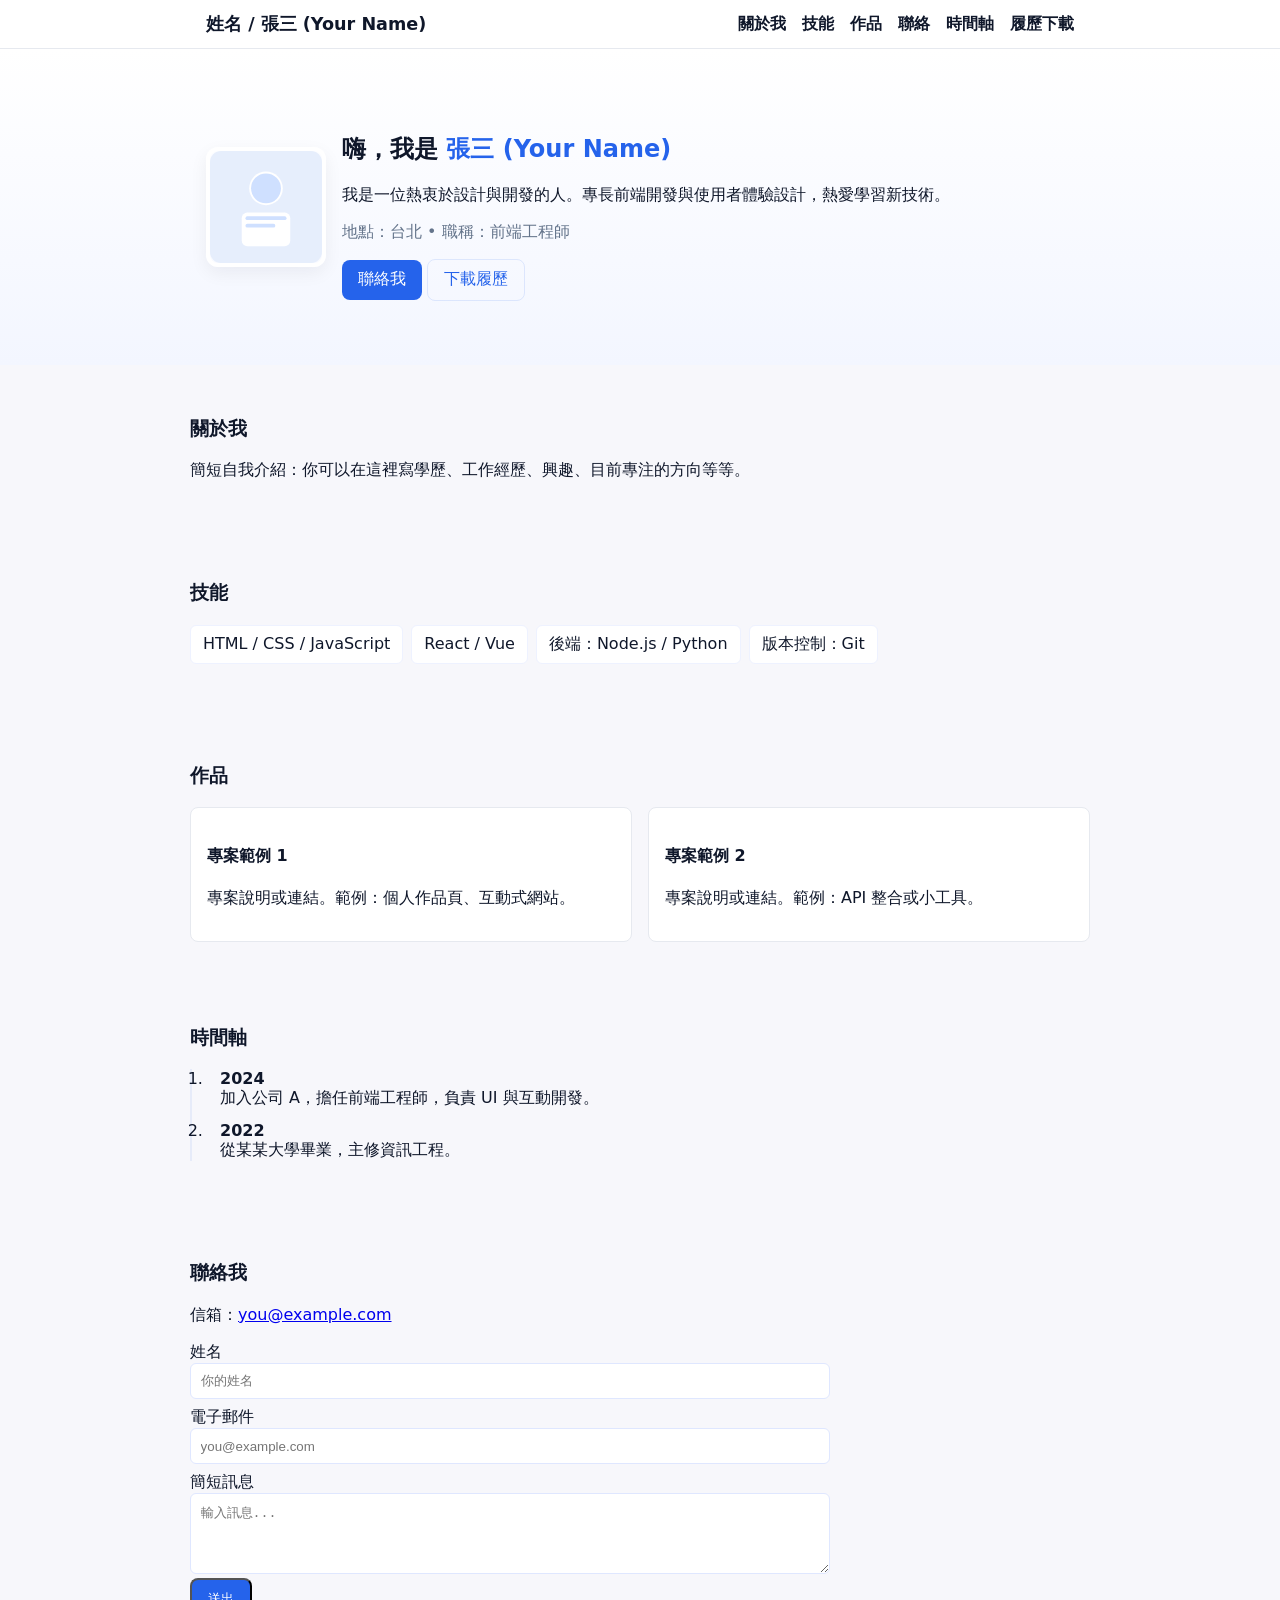
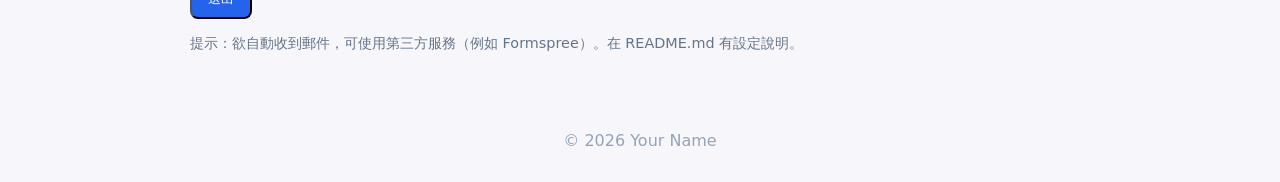
==== index.html @ c53b8a5d "12094" ====
<!doctype html>
<html lang="zh-Hant">
<head>
  <meta charset="utf-8" />
  <meta name="viewport" content="width=device-width, initial-scale=1" />
  <title>個人網站 — 自我介紹</title>
  <link rel="stylesheet" href="styles.css">
</head>
<body>
  <header class="site-header">
    <div class="container">
      <h1 class="logo">姓名 / 張三 (Your Name)</h1>
      <nav class="nav">
        <a href="#about">關於我</a>
        <a href="#skills">技能</a>
        <a href="#projects">作品</a>
        <a href="#contact">聯絡</a>
        <a href="#timeline">時間軸</a>
        <a href="resume.html">履歷下載</a>
      </nav>
      <button id="navToggle" class="nav-toggle">☰</button>
    </div>
  </header>

  <main>
    <section class="hero">
      <div class="container">
        <div class="hero-inner">
          <img src="images/profile.svg" alt="profile" class="profile">
          <div>
            <h2>嗨，我是 <span class="name">張三 (Your Name)</span></h2>
            <p class="lead">我是一位熱衷於設計與開發的人。專長前端開發與使用者體驗設計，熱愛學習新技術。</p>
            <p class="meta">地點：台北 • 職稱：前端工程師</p>
            <div class="cta">
              <a href="#contact" class="btn">聯絡我</a>
              <a href="resume.html" class="btn ghost">下載履歷</a>
            </div>
          </div>
        </div>
      </div>
    </section>

    <section id="about" class="section container">
      <h3>關於我</h3>
      <p>簡短自我介紹：你可以在這裡寫學歷、工作經歷、興趣、目前專注的方向等等。</p>
    </section>

    <section id="skills" class="section container">
      <h3>技能</h3>
      <ul class="skills">
        <li>HTML / CSS / JavaScript</li>
        <li>React / Vue</li>
        <li>後端：Node.js / Python</li>
        <li>版本控制：Git</li>
      </ul>
    </section>

    <section id="projects" class="section container">
      <h3>作品</h3>
      <div class="projects">
        <article class="project">
          <h4>專案範例 1</h4>
          <p>專案說明或連結。範例：個人作品頁、互動式網站。</p>
        </article>
        <article class="project">
          <h4>專案範例 2</h4>
          <p>專案說明或連結。範例：API 整合或小工具。</p>
        </article>
      </div>
    </section>

    <section id="timeline" class="section container">
      <h3>時間軸</h3>
      <ol class="timeline">
        <li>
          <strong>2024</strong>
          <div>加入公司 A，擔任前端工程師，負責 UI 與互動開發。</div>
        </li>
        <li>
          <strong>2022</strong>
          <div>從某某大學畢業，主修資訊工程。</div>
        </li>
      </ol>
    </section>

    <section id="contact" class="section container">
      <h3>聯絡我</h3>
      <p>信箱：<a href="mailto:you@example.com">you@example.com</a></p>
      <form id="contactForm">
        <label for="name">姓名</label>
        <input id="name" placeholder="你的姓名" />
        <label for="email">電子郵件</label>
        <input id="email" type="email" placeholder="you@example.com" />
        <label for="msg">簡短訊息</label>
        <textarea id="msg" rows="4" placeholder="輸入訊息..."></textarea>
        <button type="submit" class="btn">送出</button>
      </form>
      <p class="small">提示：欲自動收到郵件，可使用第三方服務（例如 Formspree）。在 README.md 有設定說明。</p>
    </section>
  </main>

  <footer class="site-footer">
    <div class="container">© 2026 Your Name</div>
  </footer>

  <script src="script.js"></script>
</body>
</html>
---- styles.css ----
:root{
  --bg:#f7f7fb;
  --card:#ffffff;
  --accent:#2563eb;
  --text:#0f172a;
}
*{box-sizing:border-box}
body{margin:0;font-family:Inter, system-ui, -apple-system, 'Segoe UI', Roboto, 'Noto Sans TC', 'Helvetica Neue', Arial; color:var(--text);background:var(--bg);-webkit-font-smoothing:antialiased}
.container{max-width:900px;margin:0 auto;padding:1rem}
.hero-inner{display:flex;gap:1rem;align-items:center}
.profile{width:120px;height:120px;border-radius:12px;border:4px solid #fff;box-shadow:0 6px 18px rgba(16,24,40,0.06)}
.meta{color:#64748b;margin-top:0.25rem}
.site-header{background:var(--card);border-bottom:1px solid #e6e9ef}
.site-header .container{display:flex;align-items:center;justify-content:space-between;padding:0.75rem 1rem}
.logo{margin:0;font-size:1.1rem}
.nav{display:flex;gap:1rem}
.nav a{text-decoration:none;color:var(--text);font-weight:600}
.nav-toggle{display:none;background:none;border:0;font-size:1.25rem}
.hero{padding:3rem 0;background:linear-gradient(180deg,#fff 0%, #f3f6ff 100%);}
.hero .name{color:var(--accent)}
.lead{max-width:60ch}
.cta{margin-top:1rem}
.btn{display:inline-block;padding:0.6rem 1rem;border-radius:8px;background:var(--accent);color:#fff;text-decoration:none}
.btn.ghost{background:transparent;color:var(--accent);border:1px solid rgba(37,99,235,0.12)}
.section{padding:2rem 0}
.skills{list-style:none;padding:0;display:flex;flex-wrap:wrap;gap:0.5rem}
.skills li{background:var(--card);padding:0.5rem 0.75rem;border-radius:6px;border:1px solid #eef2ff}
.projects{display:grid;grid-template-columns:repeat(auto-fit,minmax(220px,1fr));gap:1rem}
.project{background:var(--card);padding:1rem;border-radius:8px;border:1px solid #e6e9ef}
.site-footer{padding:1rem 0;text-align:center;color:#94a3b8}
form{max-width:40rem}
textarea{width:100%;padding:0.6rem;border-radius:6px;border:1px solid #dfe7ff}
input{width:100%;padding:0.6rem;border-radius:6px;border:1px solid #dfe7ff;margin-bottom:0.5rem}
.small{color:#64748b;font-size:0.9rem}

.timeline{padding-left:1rem;border-left:2px solid rgba(37,99,235,0.08)}
.timeline li{margin:0.75rem 0;padding-left:0.75rem}

/* Resume print styles */
@media print{
  body{background:#fff}
  .site-header,.nav-toggle,.site-footer,.no-print{display:none}
}

@media (max-width:700px){
  .nav{display:none}
  .nav-toggle{display:block}
  .site-header .container{gap:0.5rem}
}
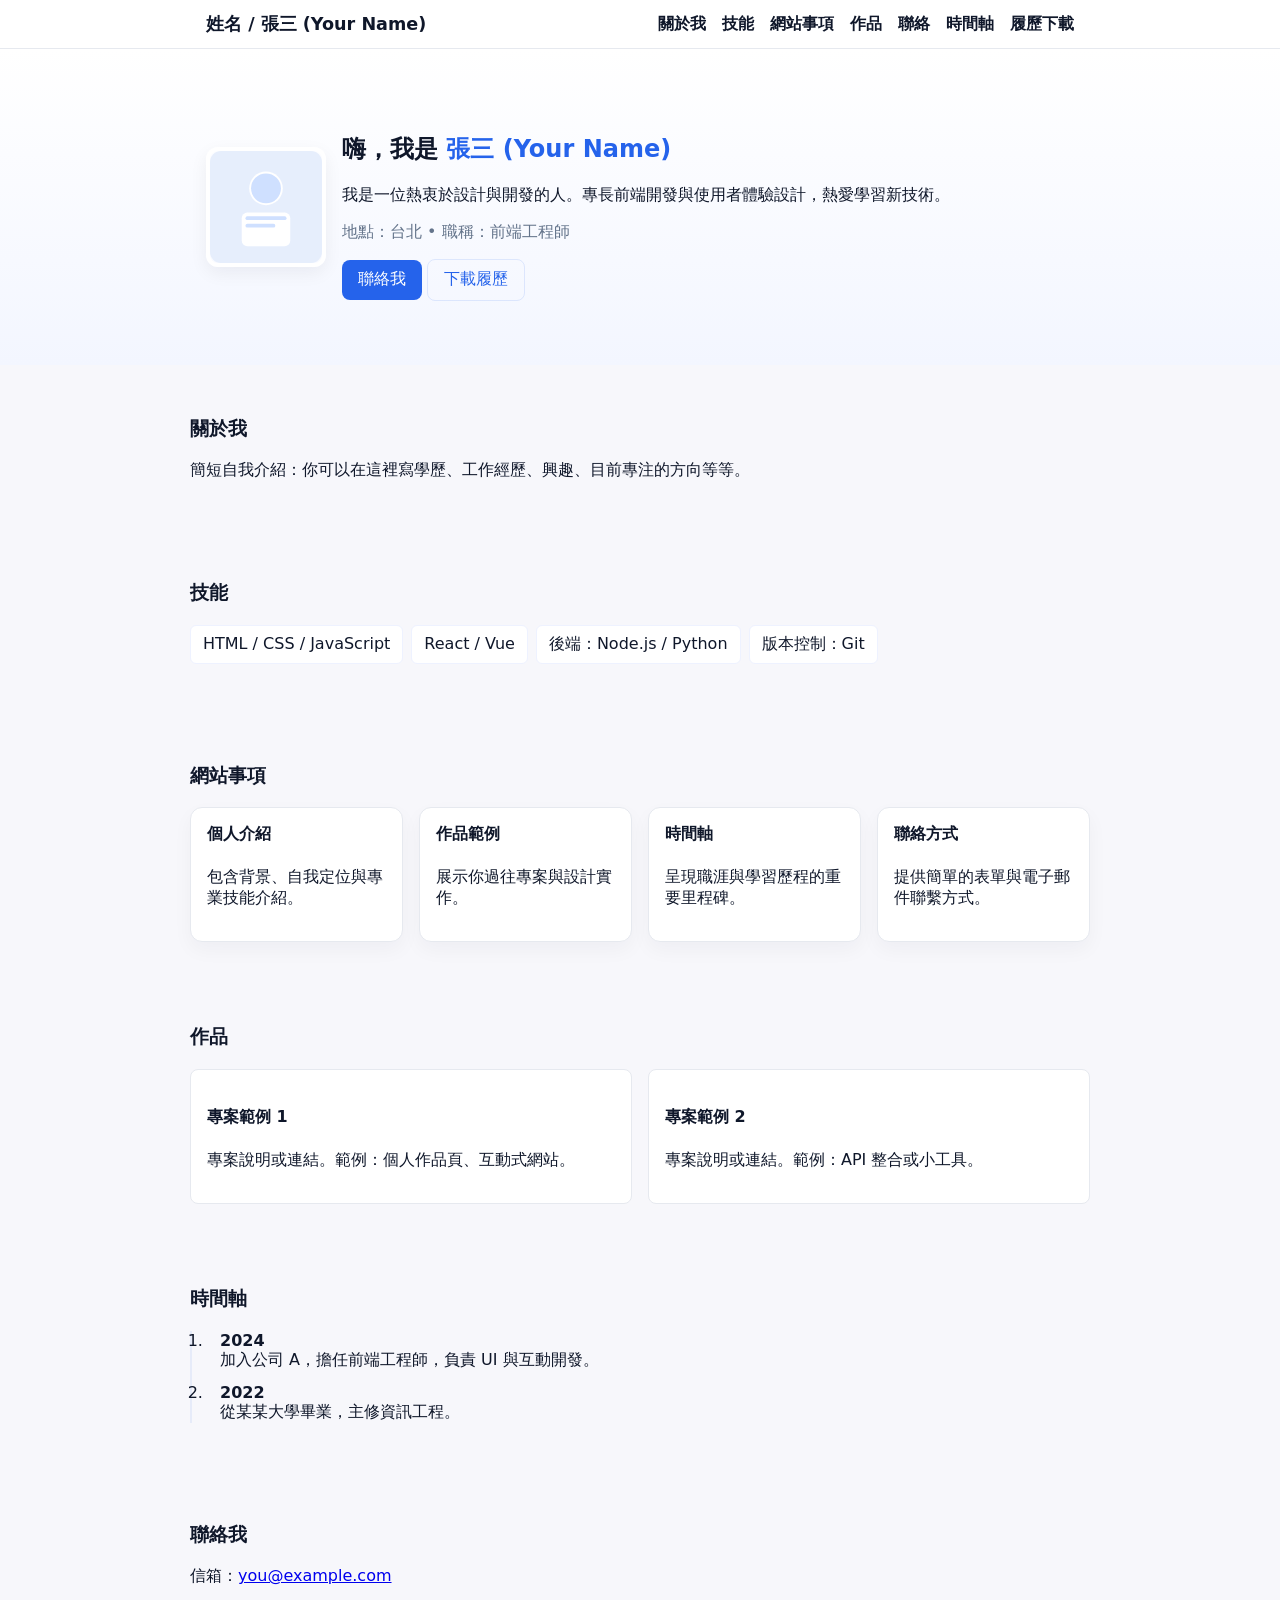
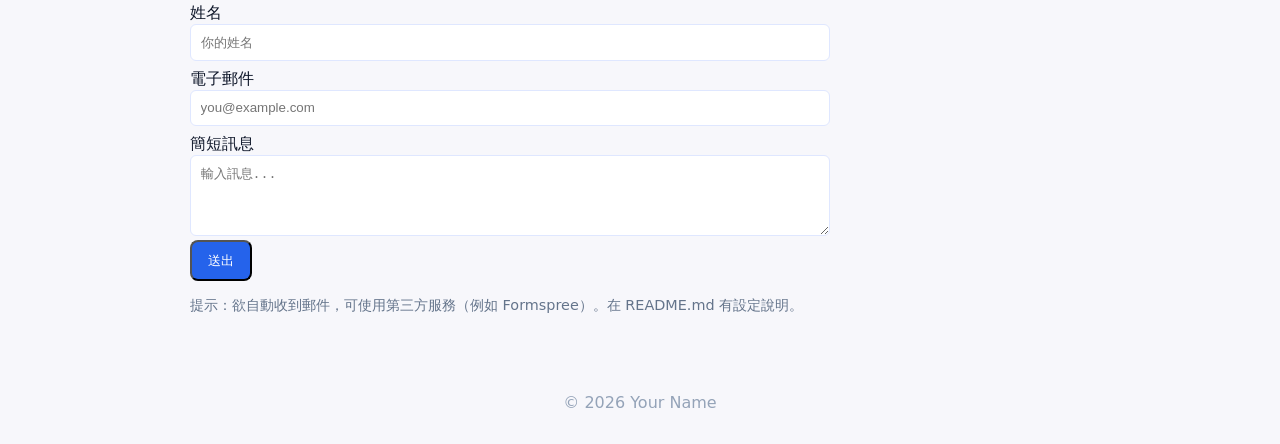
==== commit 6231d375: "12095" ====
--- a/index.html
+++ b/index.html
@@ -13,6 +13,7 @@
       <nav class="nav">
         <a href="#about">關於我</a>
         <a href="#skills">技能</a>
+        <a href="#web-items">網站事項</a>
         <a href="#projects">作品</a>
         <a href="#contact">聯絡</a>
         <a href="#timeline">時間軸</a>
@@ -53,6 +54,28 @@
         <li>後端：Node.js / Python</li>
         <li>版本控制：Git</li>
       </ul>
+    </section>
+
+    <section id="web-items" class="section container">
+      <h3>網站事項</h3>
+      <div class="features">
+        <article class="feature">
+          <h4>個人介紹</h4>
+          <p>包含背景、自我定位與專業技能介紹。</p>
+        </article>
+        <article class="feature">
+          <h4>作品範例</h4>
+          <p>展示你過往專案與設計實作。</p>
+        </article>
+        <article class="feature">
+          <h4>時間軸</h4>
+          <p>呈現職涯與學習歷程的重要里程碑。</p>
+        </article>
+        <article class="feature">
+          <h4>聯絡方式</h4>
+          <p>提供簡單的表單與電子郵件聯繫方式。</p>
+        </article>
+      </div>
     </section>
 
     <section id="projects" class="section container">
--- a/styles.css
+++ b/styles.css
@@ -27,6 +27,9 @@
 .skills li{background:var(--card);padding:0.5rem 0.75rem;border-radius:6px;border:1px solid #eef2ff}
 .projects{display:grid;grid-template-columns:repeat(auto-fit,minmax(220px,1fr));gap:1rem}
 .project{background:var(--card);padding:1rem;border-radius:8px;border:1px solid #e6e9ef}
+.features{display:grid;grid-template-columns:repeat(auto-fit,minmax(200px,1fr));gap:1rem}
+.feature{background:var(--card);padding:1rem;border-radius:12px;border:1px solid #e6e9ef;box-shadow:0 8px 20px rgba(15,23,42,0.04)}
+.feature h4{margin-top:0}
 .site-footer{padding:1rem 0;text-align:center;color:#94a3b8}
 form{max-width:40rem}
 textarea{width:100%;padding:0.6rem;border-radius:6px;border:1px solid #dfe7ff}
